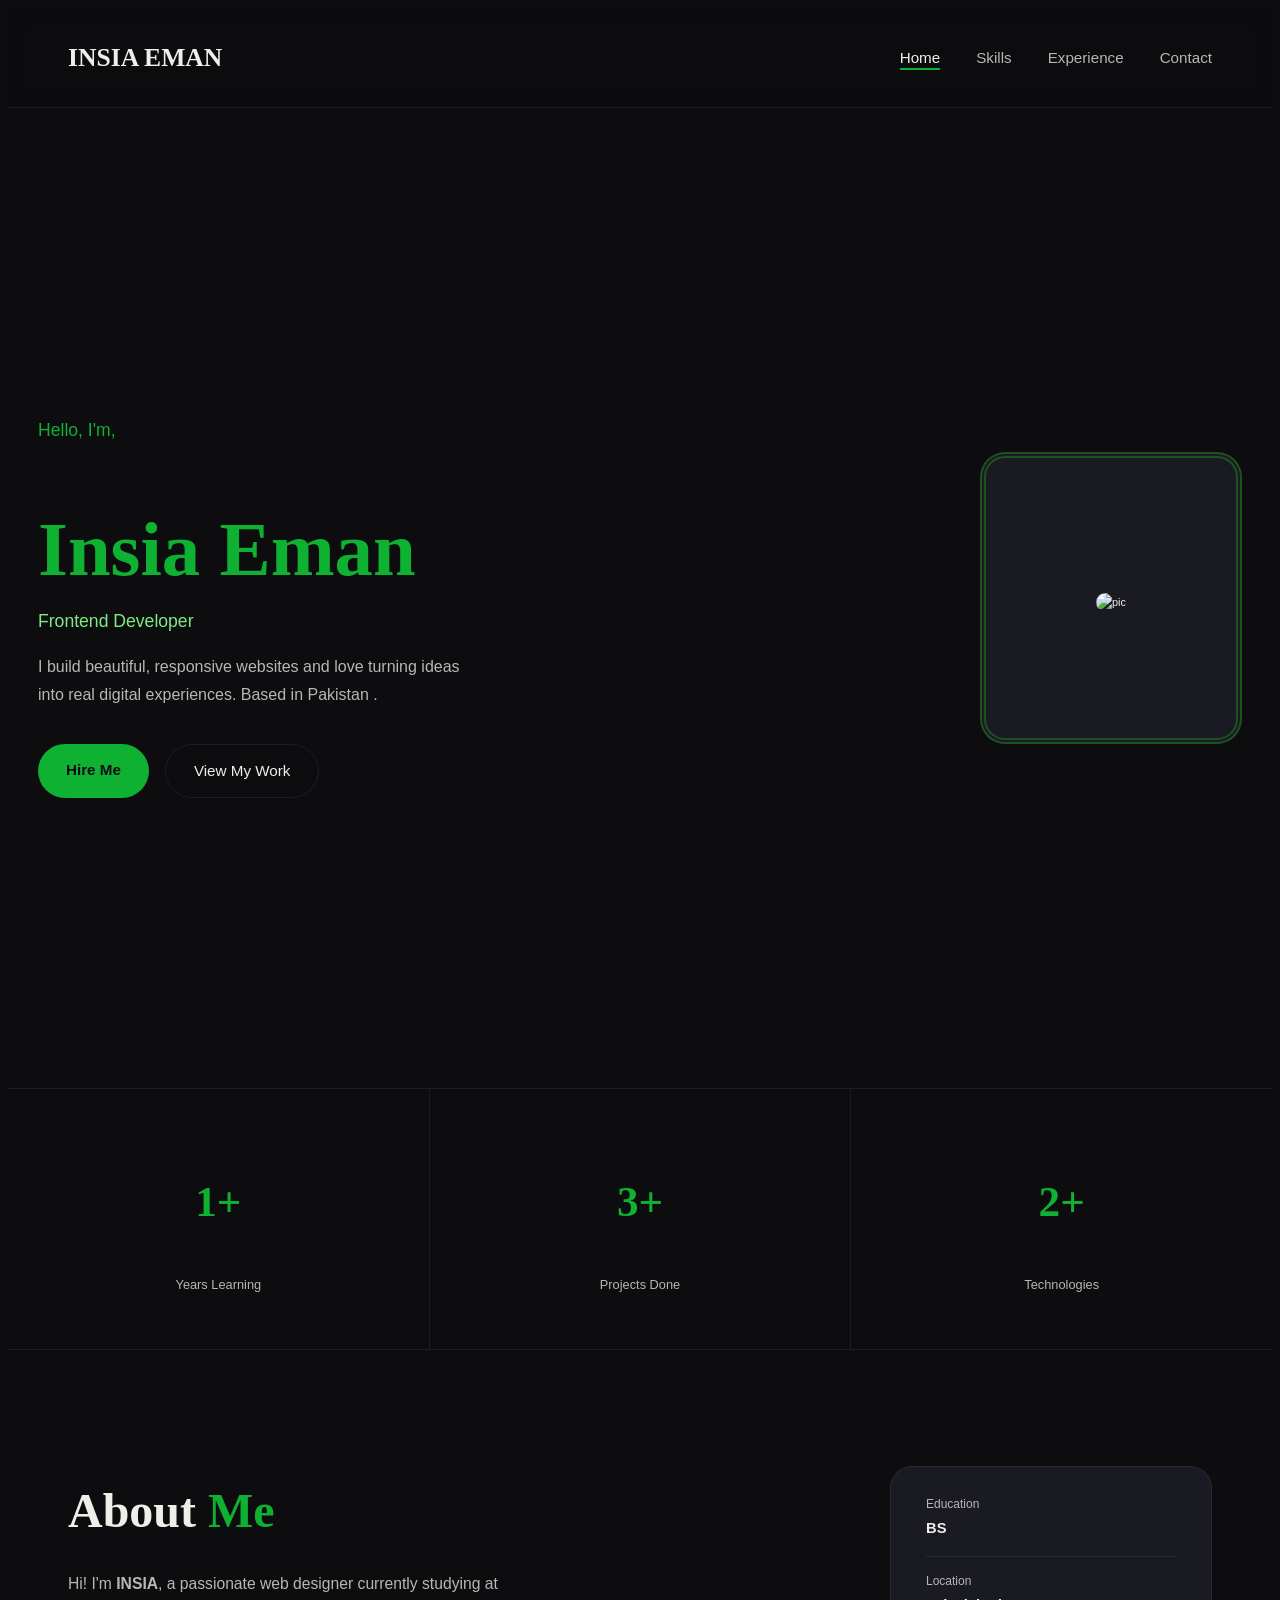
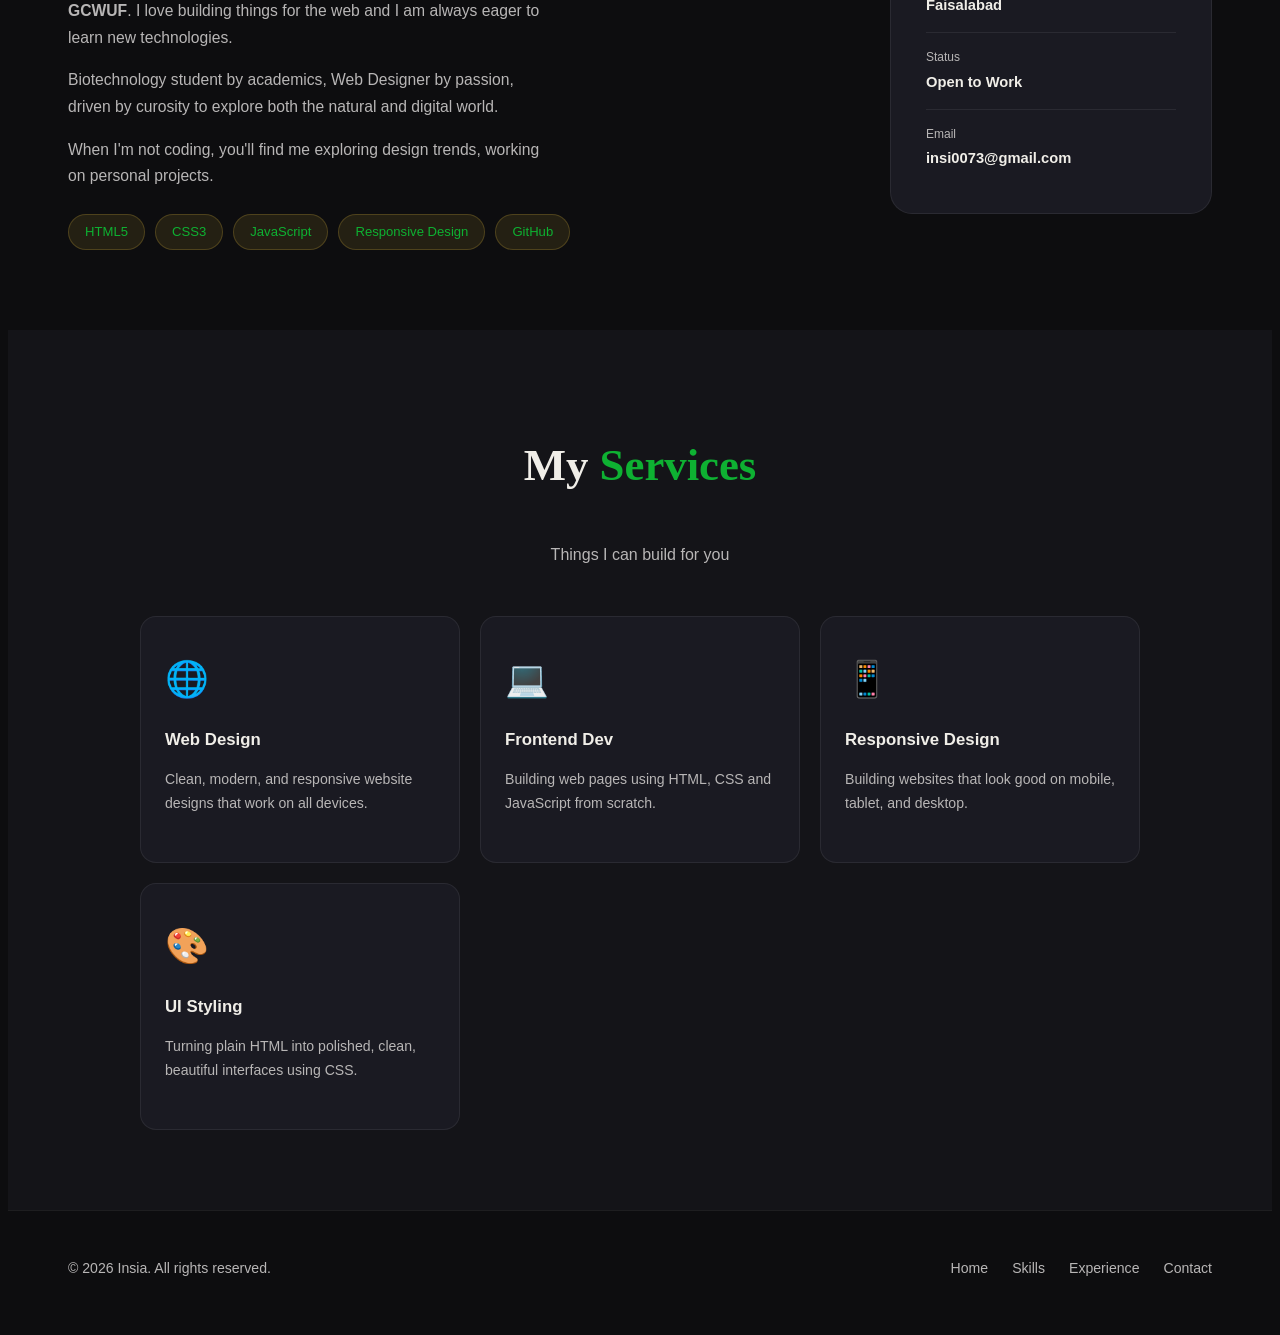
==== index.html @ 6a15f885 "Add files via upload" ====
<!DOCTYPE html>
<html lang="en">
<head>
    <meta charset="UTF-8">
    <meta name="viewport" content="width=device-width, initial-scale=1.0">
    <title>My Portfolio</title>
    <link rel="stylesheet" href="style.css"> 
</head>
<body>
   <div class="scroll-bar" id="scrollBar"></div>
  
  <nav class="navbar">
    <div class="logos">INSIA EMAN</div>
    <ul class="nav-links" id="navMenu">
      <li><a href="#" class="active">Home</a></li>
      <li><a href="skills.html">Skills</a></li>
      <li><a href="experience.html">Experience</a></li>
      <li><a href="contact.html">Contact</a></li>
    </ul>
  </nav>

  <!-- HERO -->
  <section class="heroo">
    <div class="heroo-text">
      <p class="top"> Hello, I'm,</p>
      <h1><span>Insia Eman</span></h1>
      <p class="work">Frontend Developer</p>
      <p class="bi">
        I build beautiful, responsive websites and love turning ideas into
        real digital experiences. Based in Pakistan .
      </p>
      <div class="heroo-btns">
        <a href="contact.html" class="btn-first">Hire Me</a>
        <a href="experience.html" class="btn-click">View My Work</a>
      </div>
    </div>

    <div class="heroo-img">
      <div class="img-box">
        <small style="margin-top:8px;font-size:11px;">
          <img src="Images/pic.jpeg" alt="pic">
        </small>
      </div>
    </div>
  </section>
  
  <section class="stats">
    <div class="stat"><h2>1+</h2><p>Years Learning</p></div>
    <div class="stat"><h2>3+</h2><p>Projects Done</p></div>
    <div class="stat"><h2>2+</h2><p>Technologies</p></div>
  </section>

 
  <section class="about" id="about">
    <div class="about-text">
      <h2>About <span>Me</span></h2>
      <p>
         Hi! I'm <strong>INSIA</strong>, a passionate web designer currently
        studying at <strong>GCWUF</strong>. I love building things
        for the web and I am always eager to learn new technologies.
      </p>
      <p>Biotechnology student by academics, Web Designer by passion, driven by curosity to explore both the natural and digital world.</p>
      <p>
        When I'm not coding, you'll find me exploring design trends, working on
        personal projects.
      </p>
      <div class="about-badges">
        <span class="badge">HTML5</span>
        <span class="badge">CSS3</span>
        <span class="badge">JavaScript</span>
        <span class="badge">Responsive Design</span>
        <span class="badge">GitHub</span>
          </div>
    </div>

    <div class="about-card">
      <div class="card-item">
        <div class="card-info">
          <small>Education</small>
          <strong>BS</strong>
        </div>
      </div>
      <div class="card-item">
        <div class="card-info">
          <small>Location</small>
           <strong>Faisalabad</strong>
        </div>
      </div>
      <div class="card-item">
        <div class="card-info">
          <small>Status</small>
          <strong>Open to Work</strong>
        </div>
      </div>
      <div class="card-item">
        <div class="card-info">
          <small>Email</small>
          <strong>insi0073@gmail.com</strong>
        </div>
      </div>
    </div>
  </section>

  <!-- SERVICES -->
  <section class="services">
    <div class="section-head">
      <h2>My <span>Services</span></h2>
      <p>Things I can build for you</p>
    </div>
    <div class="service-grid">
      <div class="service-cards">
        <div class="ss-icon">🌐</div>
        <h3>Web Design</h3>
        <p>Clean, modern, and responsive website designs that work on all devices.</p>
      </div>
      <div class="service-cards">
        <div class="ss-icon">💻</div>
        <h3>Frontend Dev</h3>
        <p>Building web pages using HTML, CSS and JavaScript from scratch.</p>
      </div>
      <div class="service-cards">
        <div class="ss-icon">📱</div>
        <h3>Responsive Design</h3>
        <p>Building websites that look good on mobile, tablet, and desktop.</p>
      </div>
      <div class="service-cards">
        <div class="ss-icon">🎨</div>
        <h3>UI Styling</h3>
        <p>Turning plain HTML into polished, clean, beautiful interfaces using CSS.</p>
      </div>
    </div>
  </section>

  <!-- FOOTER -->
  <footer>
    <p>© 2026 Insia. All rights reserved.</p>
    <div class="footer-links">
      <a href="#">Home</a>
      <a href="skills.html">Skills</a>
      <a href="experience.html">Experience</a>
      <a href="contact.html">Contact</a>
    </div>
      </footer>
   <script src="script.js"></script>
</body>
</html>
---- style.css ----
:root {
      --bg: #0d0d0f;
      --bg2: #141418;
      --carrd: #1a1a22;
      --ins: #0eb132;
      --ins2: #7eeb84;
      --texts: #f0eee8;
      --mute: #b8b6b6;
      --borders: rgba(255,255,255,0.07);
    }

    html { scroll-behavior: smooth; }

    body {
      background: var(--bg);
      color: var(--texts);
      font-family: sans-serif;
      line-height: 1.7;
     
    }
    .scroll-bar {
  position: fixed;
  top: 0;
  left: 0;
  height: 3px;
  width: 0%;
  background: linear-gradient(90deg, var(--ins), var(--ins2));
  z-index: 9999;
  transition: width 0.1s;
}
    .navbar {
      display: flex;
      align-items: center;
      justify-content: space-between;
      padding: 20px 60px;
      position: sticky;
      top: 0;
      z-index: 100;
      background: rgba(13,13,15,0.92);
      backdrop-filter: blur(10px);
      border-bottom: 1px solid var(--borders);
    }

    .logos {
      font-family: serif;
      font-size: 1.6rem;
      font-weight: 900;
    }
    .logos span { color: var(--ins); }

    .nav-links {
      display: flex;
      list-style: none;
      gap: 36px;
    }

    .nav-links a {
      color: var(--mute);
      text-decoration: none;
      font-size: 0.95rem;
      transition: color 0.2s;
      position: relative;
      padding-bottom: 4px;
    }

    .nav-links a::after {
      content: '';
      position: absolute;
      bottom: 0; left: 0;
      width: 0; height: 2px;
      background: var(--ins);
      transition: width 0.25s;
    }

    .nav-links a:hover,
    .nav-links a.active { color: var(--texts); }
    .nav-links a:hover::after,
    .nav-links a.active::after { width: 100%; }

    .heroo {
      display: flex;
      align-items: center;
      justify-content: space-between;
      padding: 80px 30px;
      gap: 40px;
      min-height: calc(100vh - 80px);
    }

    .heroo-text { max-width: 560px; animation: fadeUp 0.8s ease both; }

    .top {
      font-size: 1.1rem;
      color: var(--ins);
      margin-bottom: 6px;
    }

    .heroo-text h1 {
      font-family: 'Playfair Display', serif;
      font-size: clamp(3rem, 6vw, 5.5rem);
      font-weight: 890;
      line-height: 1.04;
      margin-bottom: 16px;
    }

    .heroo-text h1 span { color: var(--ins); display: block; }

    .work {
      font-size: 1.1rem;
      color: var(--ins2);
      font-weight: 500;
      margin-bottom: 16px;
    }

    .bi {
      color: var(--mute);
      font-size: 1rem;
      max-width: 440px;
      margin-bottom: 36px;
    }

    .heroo-btns { display: flex; gap: 16px; flex-wrap: wrap; }

    .btn-first {
      background: var(--ins);
      color: #0d0d0f;
      padding: 13px 28px;
      border-radius: 50px;
      font-weight: 600;
      text-decoration: none;
      font-size: 0.95rem;
      transition: transform 0.2s, box-shadow 0.2s;
      display: inline-block;
    }

    .btn-first:hover {
      transform: translateY(-2px);
      box-shadow: 0 8px 24px rgba(70, 238, 98, 0.35);
    }

    .btn-click {
      border: 1.5px solid var(--borders);
      color: var(--texts);
      padding: 13px 28px;
      border-radius: 50px;
      font-weight: 500;
      text-decoration: none;
      font-size: 0.95rem;
      transition: border-color 0.2s, background 0.2s;
      display: inline-block;
    }

    .btn-click:hover {
      border-color: var(--ins);
      background: rgba(76, 245, 90, 0.06);
    }

    .heroo-img { flex-shrink: 0; animation: fadeUp 0.6s 0.2s ease both; }

    .img-box {
      width: 250px;
      height: 280px;
      background: var(--carrd);
      border-radius: 25px;
      display: flex;
      flex-direction: column;
      align-items: center;
      justify-content: center;
      border: 6px double rgba(42, 206, 27, 0.3);
      overflow: hidden;
      font-size: 0.9rem;
      text-align: center;
    }
    .img-box img { width: 100%;
      height: 100%;
      object-fit: cover;
      display: block;
      border-radius: 25px;
   }
    .stats {
      display: flex;
      border-top: 1px solid var(--borders);
      border-bottom: 1px solid var(--borders);
    }

    .stat {
      flex: 1;
      text-align: center;
      padding: 40px 20px;
      border-right: 1px solid var(--borders);
      transition: background 0.2s;
    }

    .stat:last-child { border-right: none; }
    .stat:hover { background: var(--bg2); }

    .stat h2 {
      font-family: serif;
      font-size: 2.7rem;
      font-weight: 900;
      color: var(--ins);
    }

    .stat p { color: var(--mute); font-size: 0.8rem; margin-top: 4px; }

    .tags{
      display: flex;
      gap: 8px;
      flex-wrap: wrap;
      margin-top: 6px;
    }
    .tags span{
      background: #2a4427;
      color: rgb(243, 235, 235);
      border: 2px solid rgba(42, 206, 27, 0.3);
      padding: 2px 4px;
      border-radius: 80px;
      font-size: 0.89rem;
      font-weight: 250;}
    .peri{
      display: block;
      text-align: center;
      color: #ddebf0;
    }
    .project-card {
  background: var(--carrd);
  border: 1px solid var(--borders);
  border-radius: 16px;
  overflow: hidden;
  transition: transform 0.2s, border-color 0.2s;
}

.project-card:hover {
  transform: translateY(-4px);
  border-color: rgba(14, 177, 50, 0.3);
}

.project-img {
  background: var(--bg2);
  height: 50px;
  display: flex;
  align-items: center;
  justify-content: center;
  font-size: 1.5rem;
  border-bottom: 1px solid var(--borders);
}
.project-info {
  padding: 10px;
}

.project-info h3 {
  font-size: 1.05rem;
  font-weight: 600;
  margin-bottom: 8px;
}
.project-info p a {
  background-color: #e8e6ec;
color: rgb(16, 119, 209);
border: #cc0843;
border-radius: 20%;
text-decoration: underline;
transition: color 0.3s;
position: relative;
font-size: 1.0rem;
font-weight: bold;
padding: 3px;
}
.project-info p a:hover {
  color: #d48309;
  text-decoration: underline;
  font-size: 1.3rem;
}
.project-info p {
  color: var(--mute);
  font-size: 0.90rem;
  margin-bottom: 10px;
}
.project-grid {
  display: grid;
  grid-template-columns:  1fr 1fr 1fr;
  gap: 10px;
  margin-bottom: 30px;
}
.time{
   display: grid;
  grid-template-columns:  1fr 1fr 1fr;
  gap: 10px;
  margin-bottom: 30px;
}
.timeitem{
background: var(--carrd);
  border: 1px solid var(--borders);
  border-radius: 15px;
  overflow: hidden;
  transition: transform 0.2s, border-color 0.2s;
}
.timeitem:hover{
  transform: translateY(-4px);
  border-color: rgba(14, 177, 50, 0.3);}
.timedot{
 background: var(--bg2);
  height: 50px;
  display: flex;
  align-items: center;
  justify-content: center;
  font-size: 1.5rem;
  border-bottom: 1px solid var(--borders);
}
.timecontent{
padding: 10px;
}
.timecontent h3{
  font-size: 1.05rem;
  font-weight: 600;
  margin-bottom: 6px;
}
.timecontent p{
   color: var(--mute);
  font-size: 0.88rem;
  margin-bottom: 10px;
}
.timecontent p a{
  color: aliceblue;
transition: color 0.6s;
text-decoration: none;
background: #2a4427;
      color: rgb(243, 235, 235);
      border: 2px solid rgba(42, 206, 27, 0.3);
      padding: 4px 5px;
      border-radius: 20px;
      font-size: 0.8rem;
      font-weight: 230;}
.timecontent p a:hover {
  color: #09551c;
  font-size: 1.1rem;
  background-color: #eff2f3 ;
  border-color: #000000;
}
    .about {
      display: flex;
      align-items: center;
      gap: 60px;
      padding: 80px 60px;
    }

    .about-text { flex: 1; }

    .about-text h2 {
      font-family: 'Playfair Display', serif;
      font-size: clamp(2rem, 4vw, 3rem);
      font-weight: 900;
      margin-bottom: 20px;
    }

    .about-text h2 span { color: var(--ins); }

    .about-text p {
      color: var(--mute);
      margin-bottom: 16px;
      font-size: 0.98rem;
      max-width: 480px;
    }
    .about-badges {
      display: flex;
      flex-wrap: wrap;
      gap: 10px;
      margin-top: 24px;
    }

    .badge {
      background: rgba(245,200,66,0.1);
      color: var(--ins);
      border: 1px solid rgba(245,200,66,0.2);
      border-radius: 50px;
      padding: 6px 16px;
      font-size: 0.82rem;
      font-weight: 500;
    }

    .about-card {
      flex-shrink: 0;
      background: var(--carrd);
      border: 1px solid var(--borders);
      border-radius: 22px;
      padding: 13px 35px;
      width: 250px;
      height: 320px;
    }

    .card-item {
      display: flex;
      align-items: center;
      gap: 14px;
      padding: 14px 0;
      border-bottom: 1px solid var(--borders);
    }

    .card-item:last-child { border-bottom: none; }
    .card-icon { font-size: 1.4rem; }
    .card-info small { display: block; color: var(--mute); font-size: 0.75rem; }
    .card-info strong { font-size: 0.92rem; }

    .services {
      padding: 60px 60px 80px;
      background: var(--bg2);
    }

    .section-head {
      text-align: center;
      margin-bottom: 48px;
    }

    .section-head h2 {
      font-family: 'Playfair Display', serif;
      font-size: clamp(2rem, 4vw, 2.8rem);
      font-weight: 900;
    }

    .section-head h2 span { color: var(--ins); }
    .section-head p { color: var(--mute); margin-top: 8px; }

    .service-grid {
      display: grid;
      grid-template-columns: repeat(auto-fill, minmax(240px, 1fr));
      gap: 20px;
      max-width: 1000px;
      margin: 0 auto;
    }

    .service-cards {
      background: var(--carrd);
      border: 1px solid var(--borders);
      border-radius: 16px;
      padding: 32px 24px;
      transition: transform 0.2s, border-color 0.2s;
    }

    .service-cards:hover {
      transform: translateY(-4px);
      border-color: rgba(66, 245, 90, 0.3);
    }

    .ss-icon { font-size: 2.2rem; margin-bottom: 16px; }
    .service-cards h3 { font-size: 1.05rem; font-weight: 600; margin-bottom: 10px; }
    .service-cards p { color: var(--mute); font-size: 0.88rem; }

    .skills-sections{
      padding: 35px 55px 75px;
      margin: 0 auto;
    }
    .skills-category{
      margin-bottom: 50px;
    }
    .skills-category h3{
      font-size: 1.3rem;
      font-weight: 550;
      margin-bottom: 22px;
      border-left: 12px solid #0a8814;
      padding-left: 10px;
    }
    .skill-cards{
      display: grid;
      grid-template-columns: repeat(3, 1fr);
      gap: 16px;
    }
    .skill-card{
      background: #1a1a22;
     border: 1px solid rgba(255,255,255,0.07);
      border-radius: 12px;
      padding: 25px 20px;
      transition: transform 0.7s;
    }
    .skill-card:hover {
  transform: translateY(-4px);
  border-color: rgba(69, 236, 91, 0.4);
}
.skill-card h4 {
  font-size: 1rem;
  font-weight: 600;
  margin-bottom: 12px;
  color: #f0eee8;
}
.progressbar {
  background: rgba(255,255,255,0.07);
  border-radius: 50px;
  height: 8px;
  overflow: hidden;
  margin-bottom: 8px;
}
.fill {
  height: 100%;
  background: linear-gradient(90deg, #0a8814, #52d346);
  border-radius: 50px;
}
.skill-card p {
  font-size: 0.85rem;
  color: #888;
}
.exper {
  padding: 0 33px;
}
.exp-section{padding: 0 33px;}
.contact-section {
  display: grid;
  grid-template-columns: 1fr 1.6fr;
  gap: 40px;
  padding: 40px 60px 80px;
  max-width: 1100px;
  margin: 0 auto;
}

/* INFO CARDS */
.contactinfo {
  display: flex;
  flex-direction: column;
  gap: 16px;
}

.infocard {
  background: var(--carrd);
  border: 1px solid var(--borders);
  border-radius: 16px;
  padding: 20px;
  display: flex;
  align-items: center;
  gap: 16px;
  transition: transform 0.2s, border-color 0.2s;
}

.infocard:hover {
  transform: translateY(-3px);
  border-color: rgba(14, 177, 50, 0.3);
}

.infoicon {
  font-size: 1.8rem;
  flex-shrink: 0;
}

.infocard h4 {
  font-size: 0.85rem;
  color: var(--mute);
  margin-bottom: 4px;
}

.infocard p {
  font-size: 0.95rem;
  color: var(--texts);
}

.infocard p a {
  color: var(--ins);
  text-decoration: none;
}

.infocard p a:hover { text-decoration: underline; }
.availabilitycard {
  background: var(--carrd);
  border: 1px solid var(--borders);
  border-radius: 20px;
  padding: 36px;
  display: flex;
  flex-direction: column;
  gap: 20px;
}

.avail-header {
  display: flex;
  align-items: center;
  gap: 12px;
}

.pulse {
  width: 12px;
  height: 12px;
  background: var(--ins);
  border-radius: 50%;
  display: inline-block;
  animation: pulse 1.5s infinite;
}

@keyframes pulse {
  0%   { box-shadow: 0 0 0 0 rgba(14,177,50,0.6); }
  70%  { box-shadow: 0 0 0 10px rgba(14,177,50,0); }
  100% { box-shadow: 0 0 0 0 rgba(14,177,50,0); }
}

.status {
  font-size: 1.1rem;
  font-weight: 600;
  color: var(--ins);
}

.avail-text {
  color: var(--mute);
  font-size: 0.92rem;
  line-height: 1.7;
}
/* SOCIAL GRID */
.social-grid {
  display: grid;
  grid-template-columns: 1fr 1fr;
  gap: 14px;
}

.social {
  background: var(--bg);
  border: 1px solid var(--borders);
  border-radius: 14px;
  padding: 20px;
  display: flex;
  flex-direction: column;
  align-items: center;
  gap: 10px;
  text-decoration: none;
  transition: transform 0.2s, border-color 0.2s;
}

.social:hover {
  transform: translateY(-4px);
  border-color: rgba(14,177,50,0.4);
}

.social-icon { font-size: 1.8rem; }

.social-label {
  font-size: 0.88rem;
  color: var(--texts);
  font-weight: 500;
}

    footer {
      border-top: 1px solid var(--borders);
      padding: 32px 60px;
      display: flex;
      align-items: center;
      justify-content: space-between;
      flex-wrap: wrap;
      gap: 16px;
    }

    footer p { color: var(--mute); font-size: 0.88rem; }
    .footer-links { display: flex; gap: 24px; }

    .footer-links a {
      color: var(--mute);
      text-decoration: none;
      font-size: 0.88rem;
      transition: color 0.2s;
    }

    .footer-links a:hover { color: var(--ins); }

    /* ---- ANIMATIONS ---- */
    @keyframes fadeUp {
      from { opacity: 0; transform: translateY(24px); }
      to   { opacity: 1; transform: translateY(0); }
    }

    /* ---- RESPONSIVE ---- */
    @media screen and (max-width: 480px) {
      .navbar { flex-wrap: nowrap;
        gap: 10px;
        padding: 16px 24px; }

      .nav-links {
        display: flex;
        flex-direction: row;
        flex-wrap: nowrap;
        justify-content: center;
        text-align: center;
        top: 68px; left: 0; right: 0;
        background: var(--bg);
        padding: 15px 12px;
        border-bottom: 1px solid var(--borders);
        gap: 16px;
      }

      .nav-links.open { display: flex; }
      

      .heroo {
        flex-direction: column;
        padding: 30px 19px;
        text-align: center;
        gap: 40px;
      }

      .heroo-btns { justify-content: center; }
      .bi { margin: 0 auto 36px; }
      .img-box { width: 220px; height: 250px; }
      .stats { flex-wrap: wrap; }
      .stat { min-width: 45%; border: 1px solid var(--borders); }
      .tags span{
        padding: 2px 3px;
      border-radius: 80px;
      font-size: 0.79rem;
      font-weight: 200;
      }
      .skill-cards{display: grid;
        grid-template-columns: 1fr;
        gap: 15px;
      }
      .skill-card{
        padding: 6px;
        font-size: 0.8rem;
      }
      .skill-card h3{font-size: 0.85rem;}
      .availabilitycard { padding: 16px; }
      .social-grid { grid-template-columns: 1fr 1fr; }

      .project-card,
.timeitem {
  font-size: 0.82rem;
}

.project-info p,
.timecontent p {
  font-size: 0.88rem;
  margin-bottom: 6px;
}

.project-info h3,
.timecontent h3 {
  font-size: 1.1rem;
  margin-bottom: 4px;
}

.project-img,
.timedot {
  height: 35px;
  font-size: 1.2rem;
}

.project-info,
.timecontent {
  padding: 7px;
}
      .project-grid{display: grid;
        grid-template-columns: 1fr;
        
      }
      .time{
        display: grid;
        grid-template-columns: 1fr;
        
      }
      .about {
        flex-direction: column;
        padding: 60px 24px;
        text-align: center;
      }

      .about-text p { margin: 0 auto 16px; }
      .about-badges { justify-content: center; }
      .about-card { width: 100%; }
      .services { padding: 60px 24px; }

      footer { padding: 24px; flex-direction: column; text-align: center; }
      .footer-links { justify-content: center; }
    }
 @media screen and (min-width: 485px) and (max-width: 850px) {
   .project-grid,
   .time {
    grid-template-columns: 1fr 1fr;
   }
 }
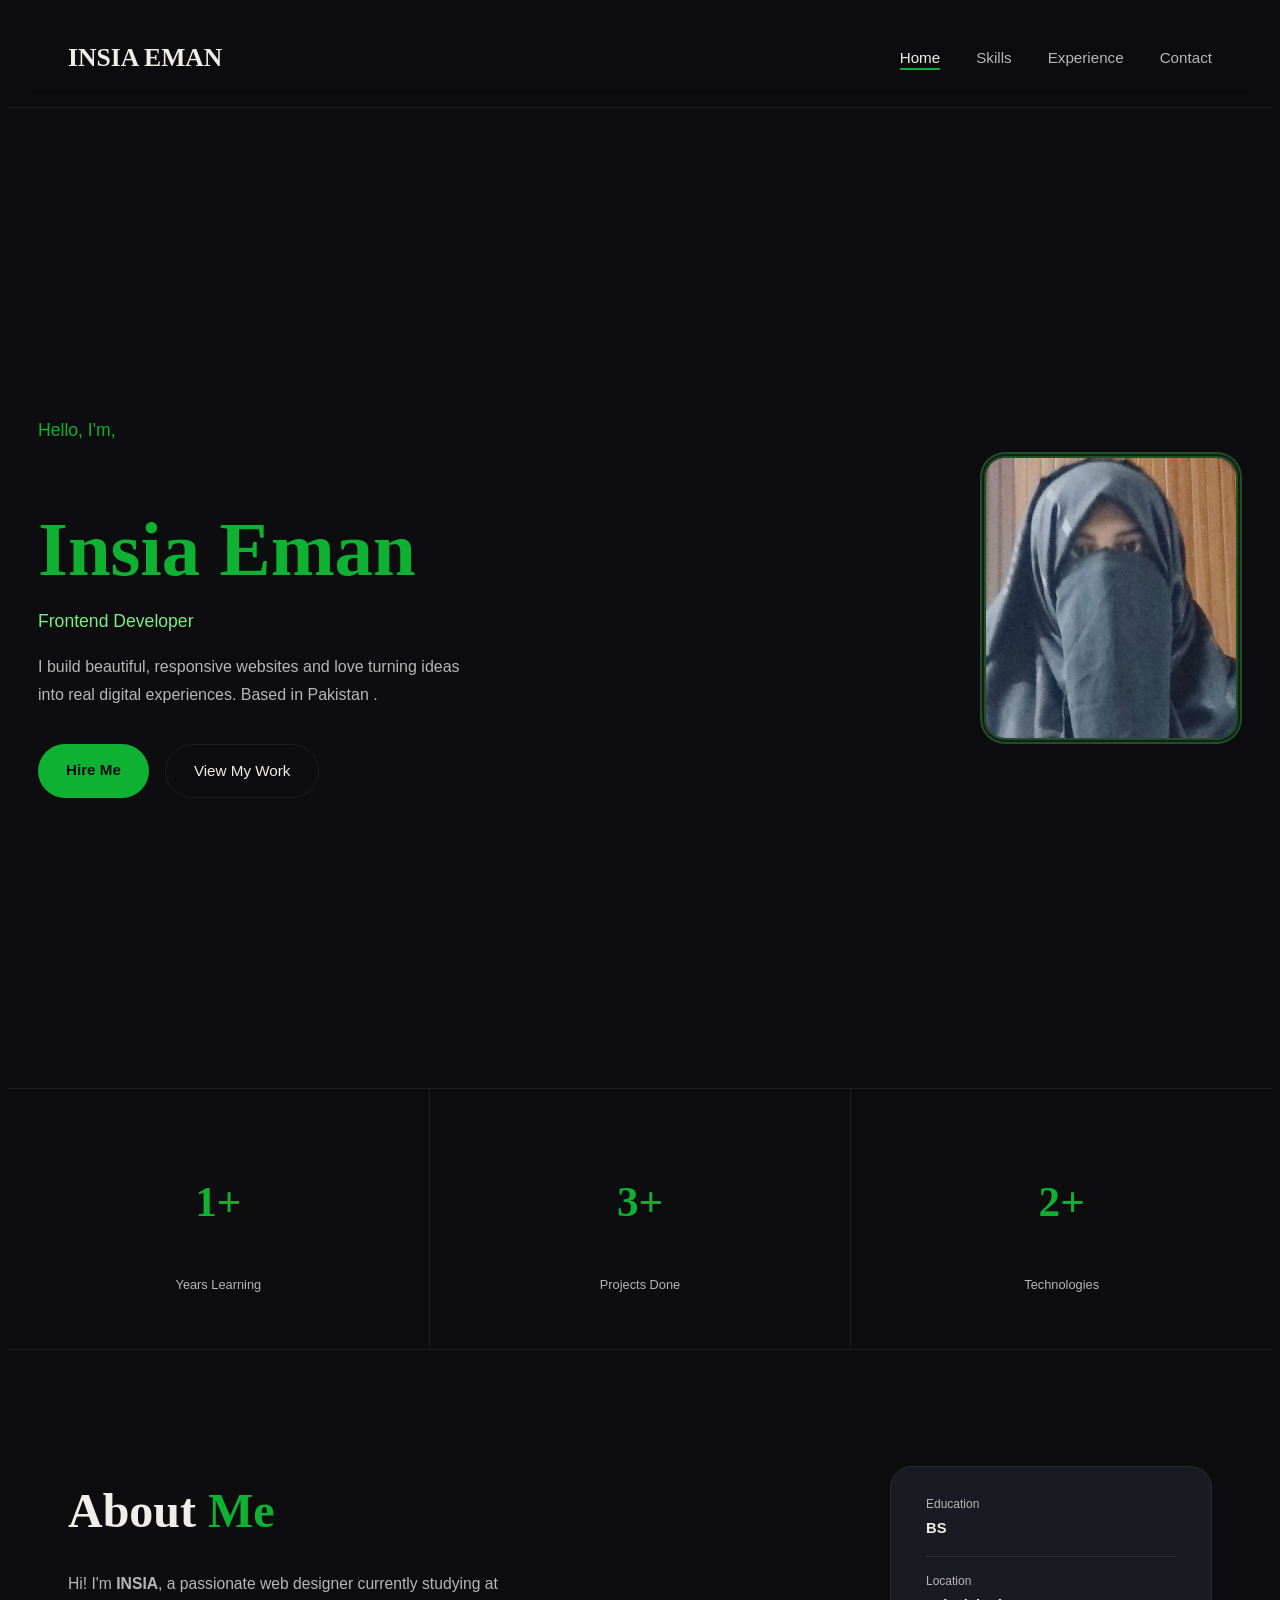
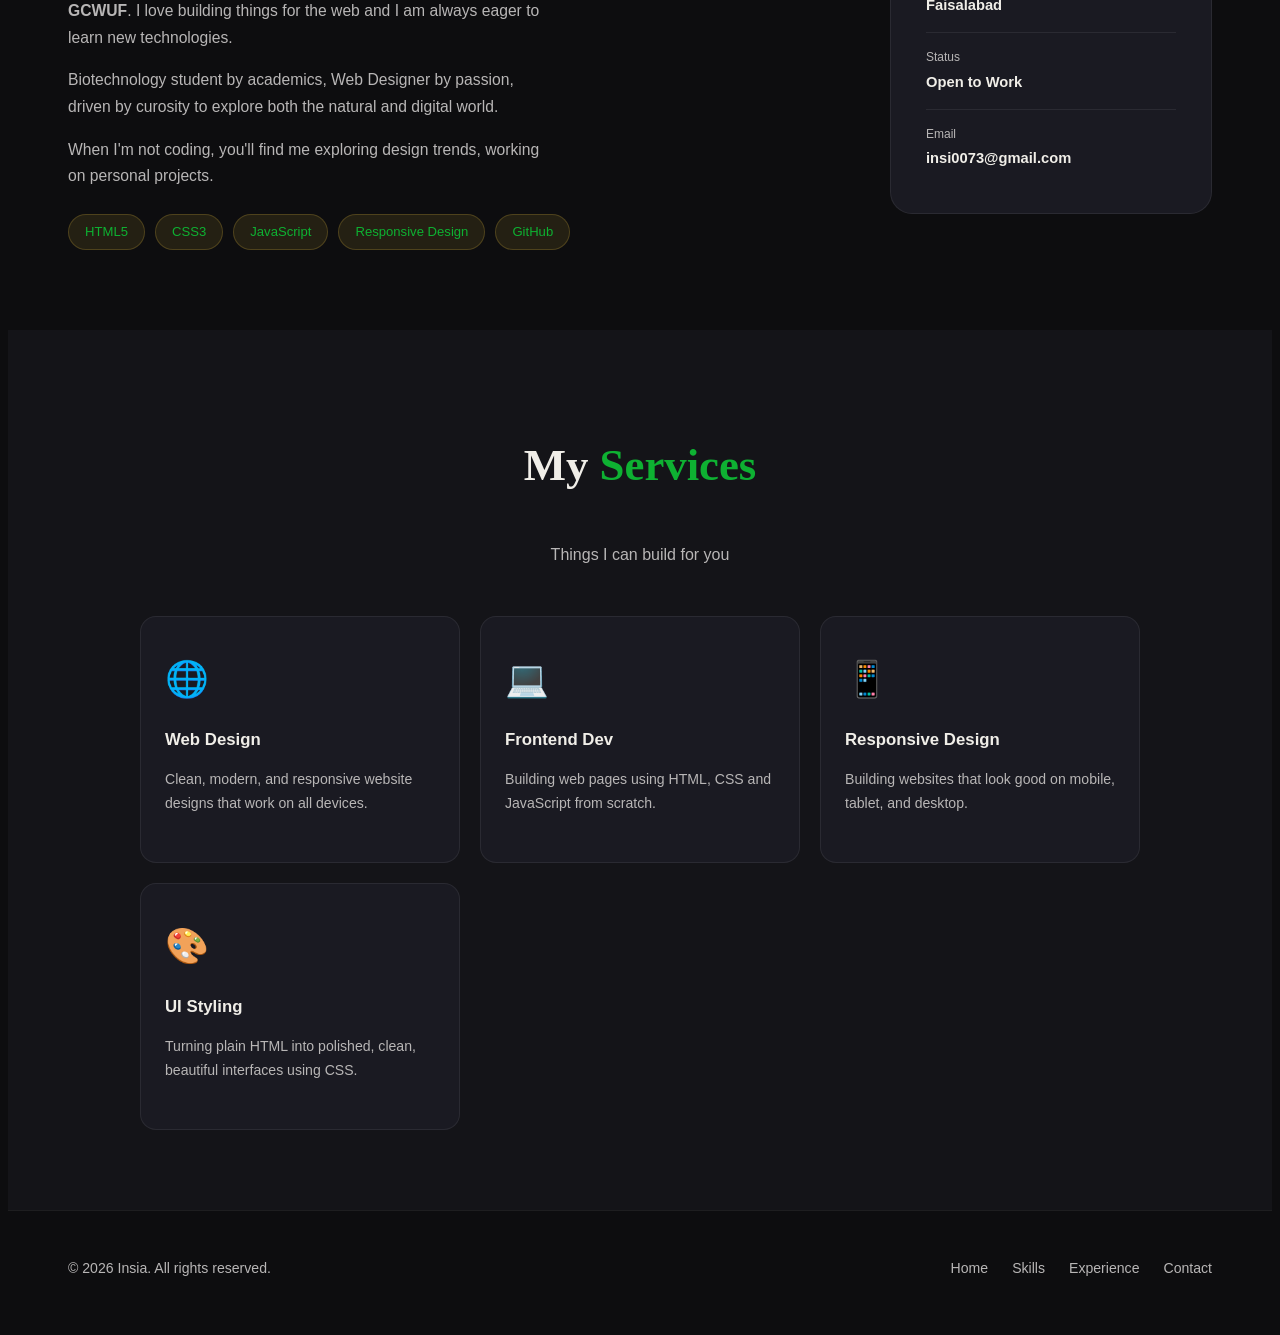
==== commit ef09e5b3: "Add files via upload" ====
--- a/index.html
+++ b/index.html
@@ -38,7 +38,7 @@
     <div class="heroo-img">
       <div class="img-box">
         <small style="margin-top:8px;font-size:11px;">
-          <img src="Images/pic.jpeg" alt="pic">
+          <img src="pic.jpeg" alt="pic">
         </small>
       </div>
     </div>
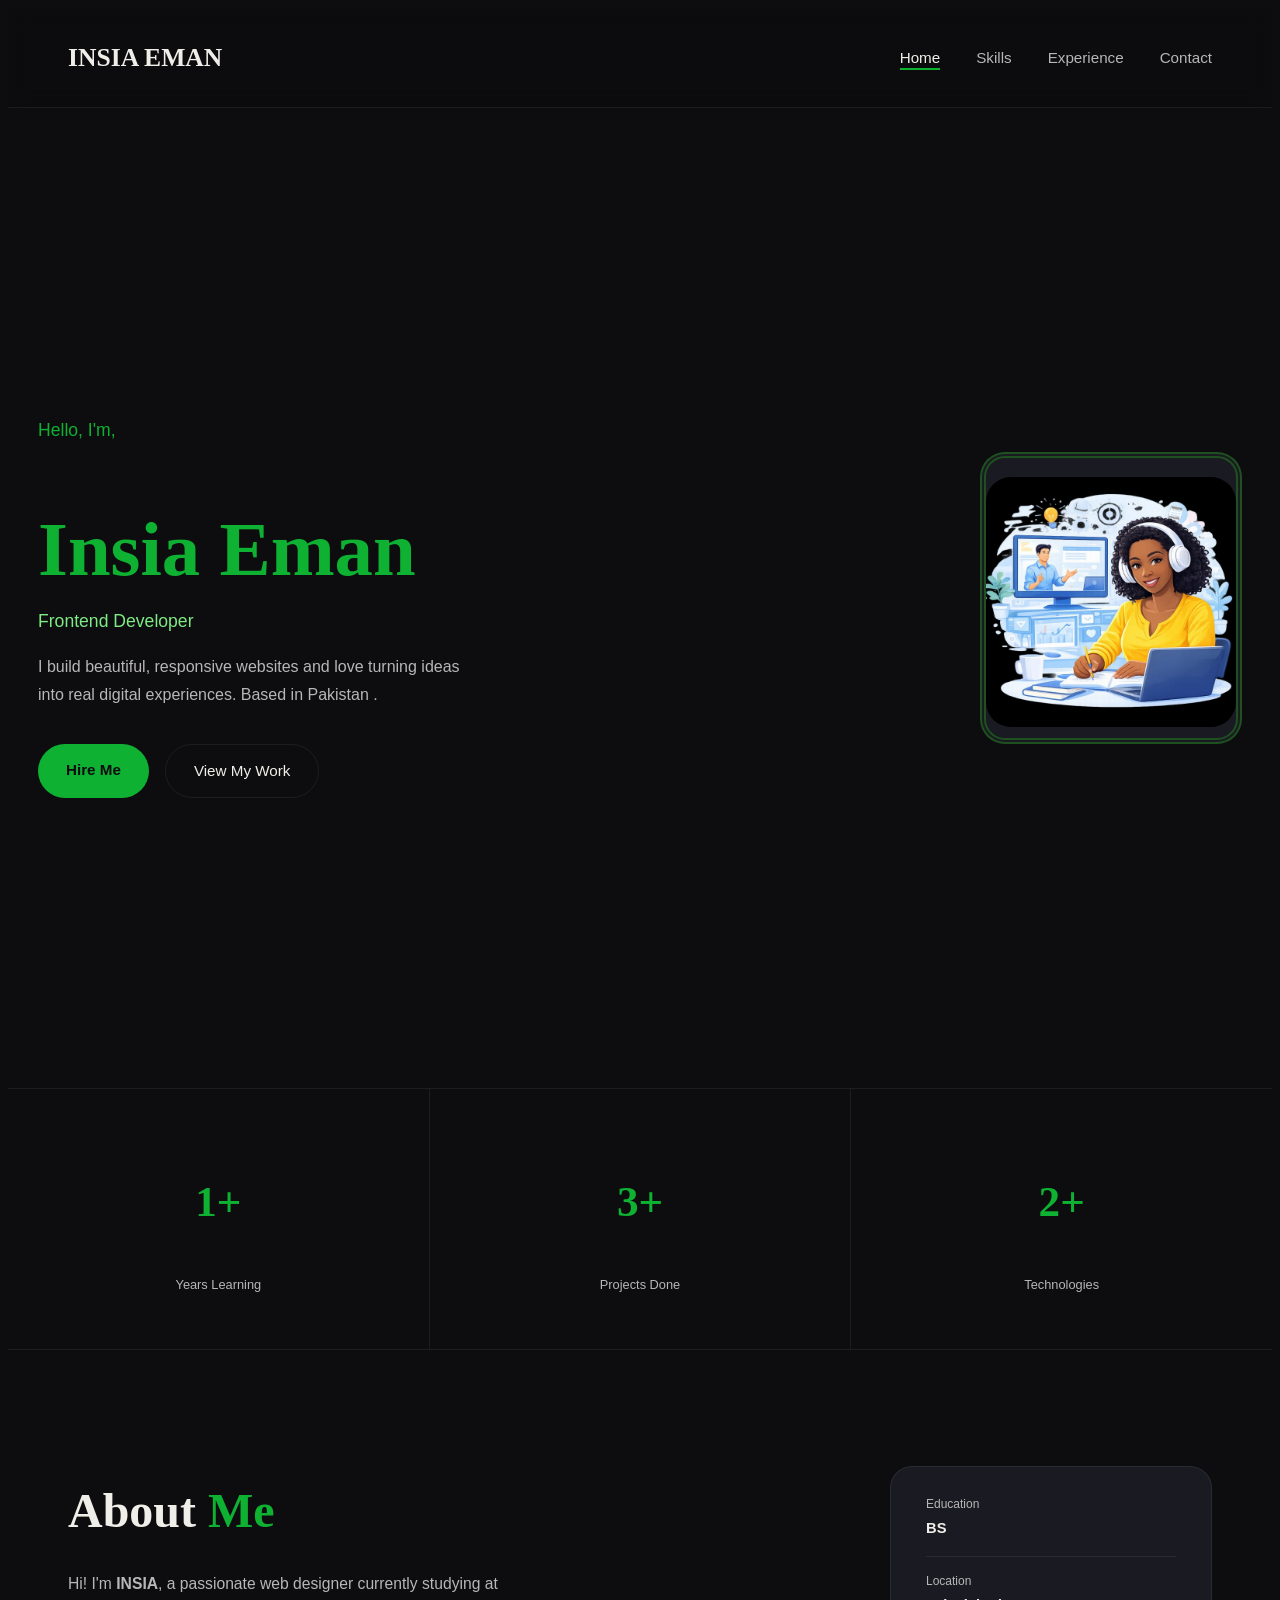
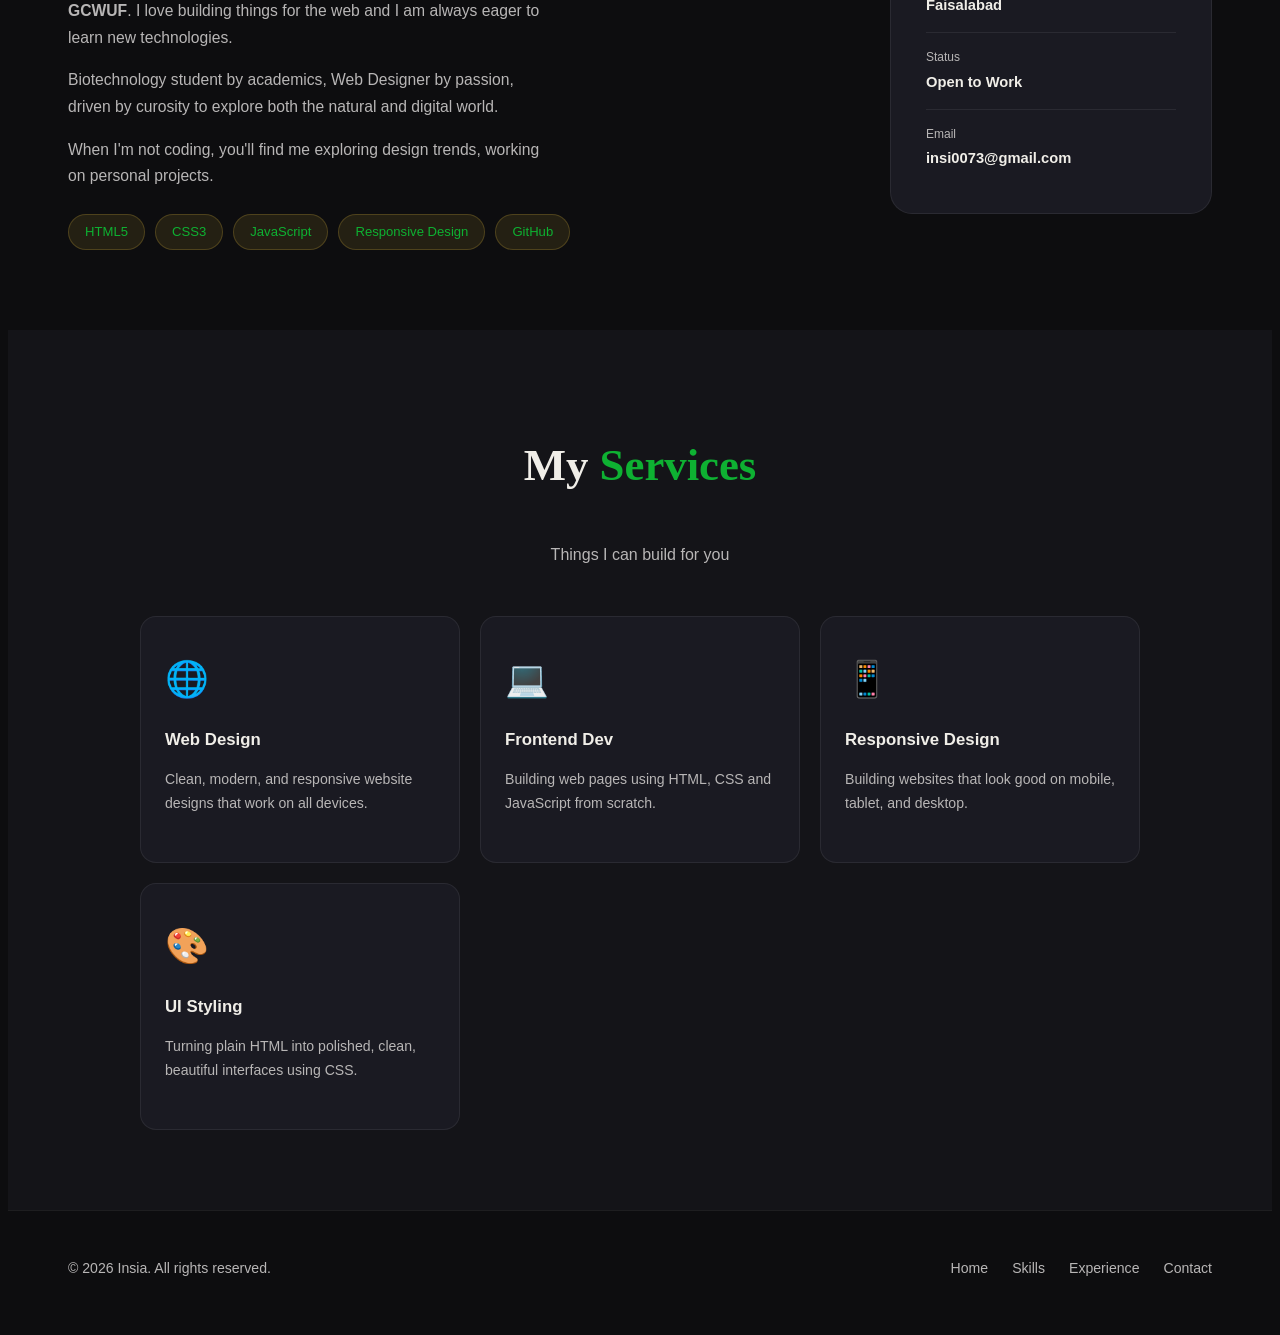
==== commit 28001f8d: "Add files via upload" ====
--- a/index.html
+++ b/index.html
@@ -38,7 +38,7 @@
     <div class="heroo-img">
       <div class="img-box">
         <small style="margin-top:8px;font-size:11px;">
-          <img src="pic.jpeg" alt="pic">
+          <img src="proff.jpeg" alt="pic">
         </small>
       </div>
     </div>
